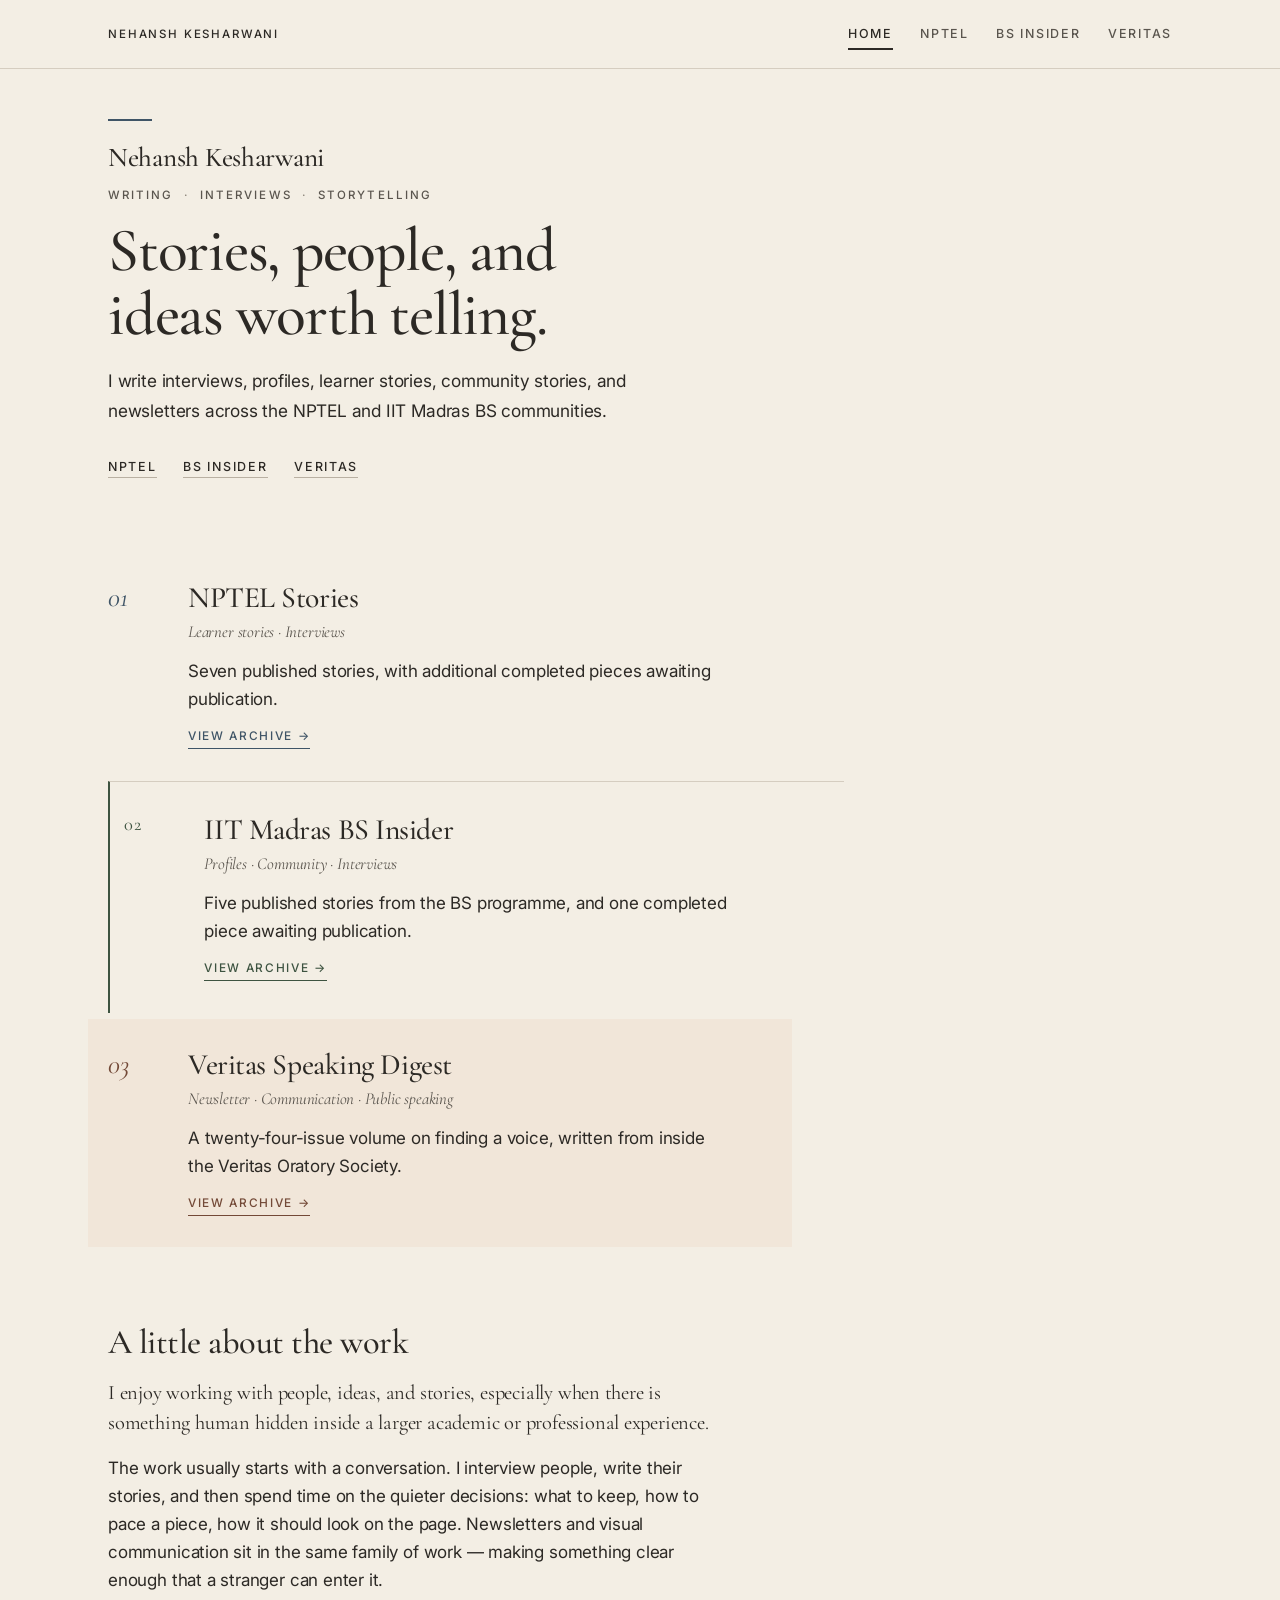
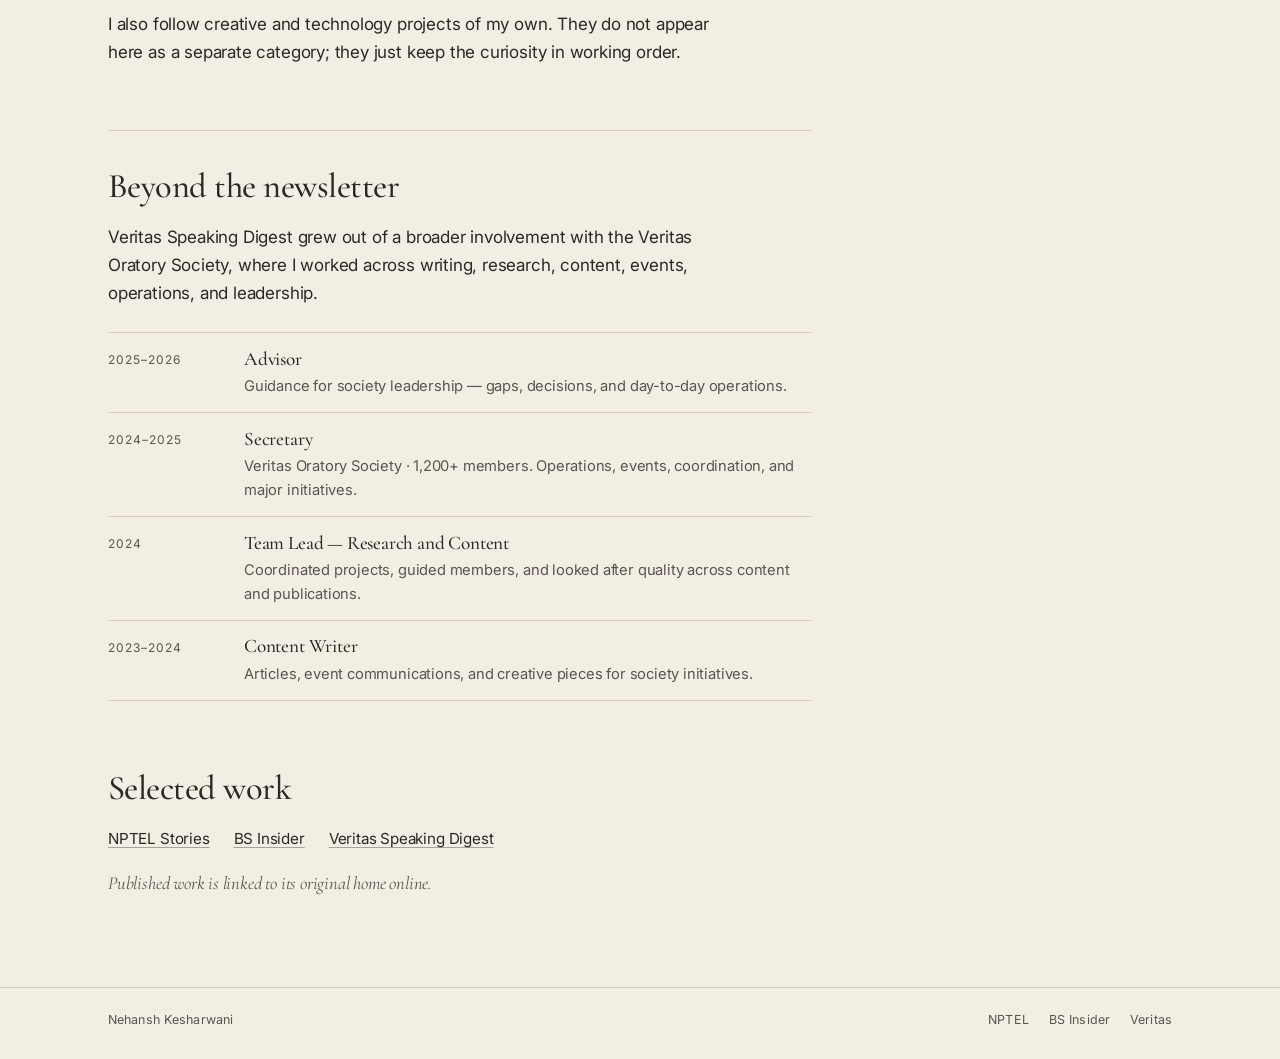
==== index.html @ 9ec735a8 "Add writing portfolio" ====
<!DOCTYPE html>
<html lang="en">
  <head>
    <meta charset="utf-8" />
    <meta name="viewport" content="width=device-width, initial-scale=1" />
    <script>
      document.documentElement.classList.add("has-js");
    </script>
    <!--
      Canonical URLs currently assume:
      https://nehanshkeshwarni.github.io/writing-portfolio/
      Update rel=canonical and og:url on every page if the live path changes.
    -->
    <title>Nehansh Kesharwani — Writing &amp; Storytelling</title>
    <meta
      name="description"
      content="Writing, interviews, and stories by Nehansh Kesharwani — NPTEL Stories, IIT Madras BS Insider, and Veritas Speaking Digest."
    />
    <link rel="canonical" href="https://nehanshkeshwarni.github.io/writing-portfolio/" />
    <meta property="og:type" content="website" />
    <meta property="og:title" content="Nehansh Kesharwani — Writing &amp; Storytelling" />
    <meta
      property="og:description"
      content="Writing, interviews, and stories by Nehansh Kesharwani — NPTEL Stories, IIT Madras BS Insider, and Veritas Speaking Digest."
    />
    <meta property="og:url" content="https://nehanshkeshwarni.github.io/writing-portfolio/" />
    <meta name="twitter:card" content="summary" />
    <meta name="twitter:title" content="Nehansh Kesharwani — Writing &amp; Storytelling" />
    <meta
      name="twitter:description"
      content="Writing, interviews, and stories by Nehansh Kesharwani — NPTEL Stories, IIT Madras BS Insider, and Veritas Speaking Digest."
    />
    <meta name="theme-color" content="#f3eee4" />
    <link rel="icon" href="favicon.svg" type="image/svg+xml" />
    <link rel="preconnect" href="https://fonts.googleapis.com" />
    <link rel="preconnect" href="https://fonts.gstatic.com" crossorigin />
    <link
      href="https://fonts.googleapis.com/css2?family=Cormorant+Garamond:ital,wght@0,500;0,600;1,500;1,600&amp;family=Inter:wght@400;500;600&amp;display=swap"
      rel="stylesheet"
    />
    <link rel="stylesheet" href="assets/css/style.css" />
  </head>
  <body data-page="home">
    <a class="skip-link" href="#main">Skip to content</a>

    <header class="site-header">
      <div class="header-inner">
        <a class="wordmark" href="./">Nehansh Kesharwani</a>
        <button type="button" class="nav-button" data-nav-button aria-expanded="false" aria-controls="site-nav">
          <span data-nav-open>Menu</span>
          <span data-nav-close hidden>Close</span>
        </button>
        <nav id="site-nav" class="site-nav" data-nav aria-label="Primary">
          <ul role="list">
            <li><a href="./" aria-current="page">Home</a></li>
            <li><a href="nptel/">NPTEL</a></li>
            <li><a href="bsinsider/">BS Insider</a></li>
            <li><a href="veritas/">Veritas</a></li>
          </ul>
        </nav>
      </div>
    </header>

    <main id="main" class="site-main">
      <section class="intro">
        <span class="mast-mark" aria-hidden="true"></span>
        <p class="intro-name">Nehansh Kesharwani</p>
        <p class="mast-kicker">Writing <span class="dot" aria-hidden="true">·</span> Interviews <span class="dot" aria-hidden="true">·</span> Storytelling</p>
        <h1>Stories, people, and ideas worth telling.</h1>
        <p class="intro-lead">
          I write interviews, profiles, learner stories, community stories, and newsletters across the NPTEL and IIT Madras BS communities.
        </p>
        <ul class="intro-jump" role="list">
          <li><a href="nptel/">NPTEL</a></li>
          <li><a href="bsinsider/">BS Insider</a></li>
          <li><a href="veritas/">Veritas</a></li>
        </ul>
      </section>

      <section class="works" aria-label="Bodies of work">
        <article class="work work--nptel">
          <p class="work-num" aria-hidden="true">01</p>
          <div>
            <h2>NPTEL Stories</h2>
            <p class="work-cats">Learner stories · Interviews</p>
            <p class="work-copy">Seven published stories, with additional completed pieces awaiting publication.</p>
            <a class="work-link" href="nptel/">View archive <span class="arrow" aria-hidden="true">→</span></a>
          </div>
        </article>

        <article class="work work--bs">
          <p class="work-num" aria-hidden="true">02</p>
          <div>
            <h2>IIT Madras BS Insider</h2>
            <p class="work-cats">Profiles · Community · Interviews</p>
            <p class="work-copy">Five published stories from the BS programme, and one completed piece awaiting publication.</p>
            <a class="work-link" href="bsinsider/">View archive <span class="arrow" aria-hidden="true">→</span></a>
          </div>
        </article>

        <article class="work work--veritas">
          <p class="work-num" aria-hidden="true">03</p>
          <div>
            <h2>Veritas Speaking Digest</h2>
            <p class="work-cats">Newsletter · Communication · Public speaking</p>
            <p class="work-copy">A twenty-four-issue volume on finding a voice, written from inside the Veritas Oratory Society.</p>
            <a class="work-link" href="veritas/">View archive <span class="arrow" aria-hidden="true">→</span></a>
          </div>
        </article>
      </section>

      <section class="about" aria-labelledby="about-title">
        <h2 id="about-title" class="section-title">A little about the work</h2>
        <div class="prose">
          <p>
            I enjoy working with people, ideas, and stories, especially when there is something human hidden inside a larger academic or professional experience.
          </p>
          <p>
            The work usually starts with a conversation. I interview people, write their stories, and then spend time on the quieter decisions: what to keep, how to pace a piece, how it should look on the page. Newsletters and visual communication sit in the same family of work — making something clear enough that a stranger can enter it.
          </p>
          <p>
            I also follow creative and technology projects of my own. They do not appear here as a separate category; they just keep the curiosity in working order.
          </p>
        </div>
      </section>

      <section class="beyond" aria-labelledby="beyond-title">
        <h2 id="beyond-title" class="section-title">Beyond the newsletter</h2>
        <p class="lede">
          Veritas Speaking Digest grew out of a broader involvement with the Veritas Oratory Society, where I worked across writing, research, content, events, operations, and leadership.
        </p>
        <ol class="roles" role="list">
          <li>
            <p class="role-when">2025–2026</p>
            <div>
              <p class="role-title">Advisor</p>
              <p class="role-note">Guidance for society leadership — gaps, decisions, and day-to-day operations.</p>
            </div>
          </li>
          <li>
            <p class="role-when">2024–2025</p>
            <div>
              <p class="role-title">Secretary</p>
              <p class="role-note">Veritas Oratory Society · 1,200+ members. Operations, events, coordination, and major initiatives.</p>
            </div>
          </li>
          <li>
            <p class="role-when">2024</p>
            <div>
              <p class="role-title">Team Lead — Research and Content</p>
              <p class="role-note">Coordinated projects, guided members, and looked after quality across content and publications.</p>
            </div>
          </li>
          <li>
            <p class="role-when">2023–2024</p>
            <div>
              <p class="role-title">Content Writer</p>
              <p class="role-note">Articles, event communications, and creative pieces for society initiatives.</p>
            </div>
          </li>
        </ol>
      </section>

      <section class="selected" aria-labelledby="selected-title">
        <h2 id="selected-title" class="section-title">Selected work</h2>
        <ul class="selected-links" role="list">
          <li><a href="nptel/">NPTEL Stories</a></li>
          <li><a href="bsinsider/">BS Insider</a></li>
          <li><a href="veritas/">Veritas Speaking Digest</a></li>
        </ul>
        <p class="selected-note">Published work is linked to its original home online.</p>
      </section>
    </main>

    <footer class="site-footer">
      <div class="footer-inner">
        <p>Nehansh Kesharwani</p>
        <nav class="footer-nav" aria-label="Footer">
          <a href="nptel/">NPTEL</a>
          <a href="bsinsider/">BS Insider</a>
          <a href="veritas/">Veritas</a>
        </nav>
      </div>
    </footer>

    <script src="assets/js/main.js" defer></script>
  </body>
</html>
---- assets/css/style.css ----
/* ------------------------------------------------------------------
   Nehansh Kesharwani — writing portfolio
   Paper, type, rules. Designed as a small independent publication.
   ------------------------------------------------------------------ */

:root {
  --paper: #f3eee4;
  --paper-deep: #ebe4d4;
  --paper-blue: #e6edf2;
  --paper-sage: #e5ece4;
  --paper-clay: #f1e6d9;
  --ink: #2c2925;
  --ink-soft: #5a554e;
  --ink-faint: #8a8378;
  --rule: #d5cdc0;
  --rule-strong: #b9b0a2;
  --blue: #3f5466;
  --sage: #3d5340;
  --clay: #734937;
  --clay-figure: #a56f55;
  --focus: #2c2925;
  --serif: "Cormorant Garamond", "Iowan Old Style", Palatino, "Palatino Linotype", Georgia, serif;
  --sans: "Inter", "Helvetica Neue", Helvetica, Arial, sans-serif;
  --measure: 42rem;
  --page: 72rem;
  --gutter: clamp(1.25rem, 4vw, 2.75rem);
  --header-h: 4.25rem;
}

*,
*::before,
*::after {
  box-sizing: border-box;
}

html {
  scroll-behavior: smooth;
  -webkit-text-size-adjust: 100%;
}

html,
body {
  margin: 0;
  padding: 0;
}

body {
  min-height: 100vh;
  display: flex;
  flex-direction: column;
  background: var(--paper);
  color: var(--ink);
  font-family: var(--sans);
  font-size: 1.0625rem;
  font-weight: 400;
  line-height: 1.65;
  letter-spacing: -0.011em;
  text-rendering: optimizeLegibility;
  -webkit-font-smoothing: antialiased;
  color-scheme: light;
}

[hidden] {
  display: none !important;
}

img,
svg {
  display: block;
  max-width: 100%;
}

a {
  color: var(--ink);
  text-decoration-color: rgba(44, 41, 37, 0.38);
  text-decoration-thickness: 1px;
  text-underline-offset: 0.18em;
}

a:hover {
  text-decoration-color: var(--ink);
}

:focus {
  outline: 2px solid var(--focus);
  outline-offset: 3px;
}

:focus:not(:focus-visible) {
  outline: none;
}

:focus-visible {
  outline: 2px solid var(--focus);
  outline-offset: 3px;
}

::selection {
  background: #d7e2eb;
  color: var(--ink);
}

.visually-hidden {
  position: absolute;
  width: 1px;
  height: 1px;
  padding: 0;
  margin: -1px;
  overflow: hidden;
  clip: rect(0, 0, 0, 0);
  white-space: nowrap;
  border: 0;
}

.skip-link {
  position: absolute;
  left: var(--gutter);
  top: -5rem;
  z-index: 200;
  padding: 0.55rem 0.9rem;
  background: var(--ink);
  color: var(--paper);
  text-decoration: none;
  font-size: 0.85rem;
}

.skip-link:focus,
.skip-link:focus-visible {
  top: 0.75rem;
  outline-color: var(--paper);
}

/* ------------------------------------------------------------------ */
/* Header                                                               */
/* ------------------------------------------------------------------ */

.site-header {
  position: relative;
  z-index: 40;
  border-bottom: 1px solid var(--rule);
  background: var(--paper);
}

.header-inner {
  display: flex;
  flex-wrap: wrap;
  align-items: center;
  justify-content: space-between;
  gap: 0.75rem 1.5rem;
  width: min(100%, var(--page));
  margin: 0 auto;
  padding: 1rem var(--gutter);
  min-height: var(--header-h);
}

.wordmark {
  font-family: var(--sans);
  font-size: 0.72rem;
  font-weight: 500;
  letter-spacing: 0.16em;
  text-transform: uppercase;
  text-decoration: none;
  color: var(--ink);
  line-height: 1.3;
  white-space: nowrap;
}

.wordmark:hover {
  text-decoration: none;
  color: var(--ink);
}

.nav-button {
  display: none;
  margin: 0;
  padding: 0.55rem 0.15rem;
  border: 0;
  background: none;
  color: var(--ink);
  font-family: var(--sans);
  font-size: 0.72rem;
  font-weight: 500;
  letter-spacing: 0.14em;
  text-transform: uppercase;
  min-height: 44px;
  min-width: 44px;
  align-items: center;
  justify-content: flex-end;
  cursor: pointer;
  appearance: none;
  -webkit-appearance: none;
}

.site-nav {
  width: 100%;
}

.site-nav ul {
  list-style: none;
  margin: 0;
  padding: 0.2rem 0 0.1rem;
  display: flex;
  flex-wrap: wrap;
  gap: 0.15rem 1.15rem;
}

.site-nav a {
  display: inline-flex;
  align-items: center;
  min-height: 44px;
  text-decoration: none;
  font-size: 0.78rem;
  font-weight: 500;
  letter-spacing: 0.14em;
  text-transform: uppercase;
  color: var(--ink-soft);
}

.site-nav a:hover,
.site-nav a[aria-current="page"] {
  color: var(--ink);
}

.site-nav a[aria-current="page"] {
  box-shadow: inset 0 -2px 0 var(--ink);
}

body[data-page="nptel"] .site-nav a[aria-current="page"] {
  box-shadow: inset 0 -2px 0 var(--blue);
}

body[data-page="bsinsider"] .site-nav a[aria-current="page"] {
  box-shadow: inset 0 -2px 0 var(--sage);
}

body[data-page="veritas"] .site-nav a[aria-current="page"] {
  box-shadow: inset 0 -2px 0 var(--clay);
}

@media (max-width: 799px) {
  .header-inner {
    display: grid;
    grid-template-columns: 1fr auto;
    align-items: center;
  }

  .wordmark {
    grid-column: 1;
    grid-row: 1;
  }

  .nav-button {
    grid-column: 2;
    grid-row: 1;
  }

  .site-nav {
    grid-column: 1 / -1;
    grid-row: 2;
  }

  html.has-js .nav-button {
    display: inline-flex;
  }

  html.has-js .site-nav {
    display: none;
  }

  html.has-js body.nav-open {
    overflow: hidden;
  }

  html.has-js body.nav-open .site-nav {
    display: block;
    position: absolute;
    left: 0;
    right: 0;
    top: 100%;
    z-index: 30;
    width: 100%;
    padding: 0.35rem var(--gutter) 1.1rem;
    background: var(--paper-deep);
    border-bottom: 1px solid var(--rule);
  }

  html.has-js body.nav-open .site-nav ul {
    display: block;
    padding: 0;
  }

  html.has-js body.nav-open .site-nav li + li {
    border-top: 1px solid var(--rule);
  }

  html.has-js body.nav-open .site-nav a {
    display: flex;
    min-height: 48px;
  }
}

@media (min-width: 800px) {
  .header-inner {
    flex-wrap: nowrap;
  }

  .nav-button {
    display: none !important;
  }

  .site-nav {
    display: block !important;
    width: auto;
    position: static !important;
    background: none;
    padding: 0;
    border: 0;
  }

  .site-nav ul {
    display: flex;
    flex-wrap: nowrap;
    align-items: center;
    gap: 1.7rem;
    padding: 0;
  }

  .site-nav a {
    min-height: 0;
    padding: 0.2rem 0 0.35rem;
  }
}

/* ------------------------------------------------------------------ */
/* Page frame                                                           */
/* ------------------------------------------------------------------ */

.site-main {
  flex: 1 0 auto;
  width: min(100%, var(--page));
  margin: 0 auto;
  padding: 2.4rem var(--gutter) 4.5rem;
}

.site-footer {
  border-top: 1px solid var(--rule);
  width: 100%;
}

.footer-inner {
  width: min(100%, var(--page));
  margin: 0 auto;
  padding: 1.4rem var(--gutter) 1.8rem;
  display: flex;
  flex-wrap: wrap;
  gap: 0.65rem 1.5rem;
  justify-content: space-between;
  align-items: baseline;
}

.footer-inner p,
.footer-nav {
  margin: 0;
  font-size: 0.78rem;
  color: var(--ink-soft);
  letter-spacing: 0.01em;
}

.footer-nav {
  display: flex;
  flex-wrap: wrap;
  gap: 0.85rem 1.25rem;
}

.footer-nav a {
  color: var(--ink-soft);
  text-decoration: none;
}

.footer-nav a:hover {
  color: var(--ink);
  text-decoration: underline;
}

/* ------------------------------------------------------------------ */
/* Shared page heading                                                  */
/* ------------------------------------------------------------------ */

.mast {
  max-width: var(--measure);
  margin: 0 0 3rem;
  padding-bottom: 2rem;
  border-bottom: 1px solid var(--rule);
}

.mast-kicker {
  margin: 0 0 0.85rem;
  font-family: var(--sans);
  font-size: 0.72rem;
  font-weight: 500;
  letter-spacing: 0.18em;
  text-transform: uppercase;
  color: var(--ink-soft);
}

.mast-kicker .dot {
  display: inline-block;
  margin: 0 0.35rem;
  color: var(--ink-faint);
}

.mast-sub {
  margin: -0.45rem 0 1.05rem;
  font-family: var(--serif);
  font-style: italic;
  font-size: 1.15rem;
  font-weight: 500;
  color: var(--ink-soft);
}

.mast h1 {
  margin: 0 0 1.1rem;
  font-family: var(--serif);
  font-weight: 500;
  font-size: clamp(2.15rem, 6vw, 3.55rem);
  line-height: 1.08;
  letter-spacing: -0.018em;
  text-wrap: balance;
}

.mast-lead {
  margin: 0;
  max-width: 38rem;
  color: var(--ink);
  font-size: 1.05rem;
}

.mast-count {
  margin: 1.35rem 0 0;
  font-size: 0.92rem;
  color: var(--ink-soft);
}

.mast-mark {
  display: block;
  width: 2.75rem;
  height: 2px;
  margin: 0 0 1.35rem;
  background: var(--ink);
}

body[data-page="nptel"] .mast-mark {
  background: var(--blue);
}

body[data-page="bsinsider"] .mast-mark {
  background: var(--sage);
}

body[data-page="veritas"] .mast-mark {
  background: var(--clay);
}

body[data-page="home"] .mast-mark {
  background: var(--blue);
}

.section-title {
  margin: 0 0 1rem;
  font-family: var(--serif);
  font-weight: 500;
  font-size: clamp(1.7rem, 3.4vw, 2.15rem);
  letter-spacing: -0.015em;
  line-height: 1.15;
}

.prose {
  max-width: 38rem;
}

.prose p {
  margin: 0 0 1rem;
}

.prose p:last-child {
  margin-bottom: 0;
}

/* ------------------------------------------------------------------ */
/* Homepage                                                             */
/* ------------------------------------------------------------------ */

.intro {
  max-width: var(--measure);
  margin: 0 0 3.75rem;
}

.intro-name {
  margin: 0 0 0.7rem;
  font-family: var(--serif);
  font-size: clamp(1.35rem, 2.5vw, 1.7rem);
  font-weight: 500;
  letter-spacing: -0.01em;
  line-height: 1.2;
}

.intro h1 {
  margin: 0 0 1.15rem;
  font-family: var(--serif);
  font-weight: 500;
  font-size: clamp(2.35rem, 7vw, 3.85rem);
  line-height: 1.05;
  letter-spacing: -0.02em;
  text-wrap: balance;
}

.intro-lead {
  margin: 0 0 1.6rem;
  max-width: 36rem;
  font-size: 1.08rem;
  line-height: 1.7;
}

.intro-jump {
  display: flex;
  flex-wrap: wrap;
  gap: 0.55rem 1.65rem;
  margin: 0;
  padding: 0;
  list-style: none;
}

.intro-jump a {
  font-size: 0.78rem;
  font-weight: 500;
  letter-spacing: 0.14em;
  text-transform: uppercase;
  text-decoration: none;
  color: var(--ink);
  padding-bottom: 0.18rem;
  border-bottom: 1px solid var(--rule-strong);
}

.intro-jump a:hover {
  border-bottom-color: var(--ink);
}

.intro-jump li:nth-child(1) a:hover {
  border-bottom-color: var(--blue);
}

.intro-jump li:nth-child(2) a:hover {
  border-bottom-color: var(--sage);
}

.intro-jump li:nth-child(3) a:hover {
  border-bottom-color: var(--clay);
}

/* Three bodies of work — related, not cloned */

.works {
  margin: 0 0 4.25rem;
  max-width: 46rem;
}

.work {
  display: grid;
  grid-template-columns: 3.1rem minmax(0, 1fr);
  column-gap: 1rem;
  padding-top: 1.65rem;
  padding-bottom: 1.75rem;
}

.work + .work {
  border-top: 1px solid var(--rule);
}

.work + .work--veritas {
  border-top: 0;
}

.work-num {
  margin: 0.15rem 0 0;
  font-family: var(--serif);
  font-size: 1.35rem;
  font-style: italic;
  line-height: 1;
  color: var(--ink-faint);
}

.work h2 {
  margin: 0 0 0.2rem;
  font-family: var(--serif);
  font-weight: 500;
  font-size: clamp(1.45rem, 3vw, 1.85rem);
  letter-spacing: -0.015em;
  line-height: 1.15;
}

.work-cats {
  margin: 0 0 0.7rem;
  font-family: var(--serif);
  font-style: italic;
  font-size: 1.05rem;
  color: var(--ink-soft);
}

.work-copy {
  margin: 0;
  max-width: 34rem;
  color: var(--ink);
}

.work-link {
  display: inline-block;
  margin-top: 0.85rem;
  font-size: 0.74rem;
  font-weight: 500;
  letter-spacing: 0.14em;
  text-transform: uppercase;
  text-decoration: none;
  border-bottom: 1px solid currentColor;
  padding-bottom: 0.12rem;
}

.work--nptel .work-num {
  color: var(--blue);
}

.work--nptel .work-link {
  color: var(--blue);
}

.work--bs {
  align-items: start;
  padding-left: 0.9rem;
  border-left: 2px solid var(--sage);
}

.work--bs .work-num {
  color: var(--sage);
  font-style: normal;
  font-size: 1.15rem;
  letter-spacing: 0.04em;
}

.work--bs .work-link {
  color: var(--sage);
}

.work--veritas {
  margin-top: 0.35rem;
  padding: 1.5rem 1.15rem 1.55rem;
  background: var(--paper-clay);
  border-top: 0;
  grid-template-columns: 3.1rem minmax(0, 1fr);
}

.work--veritas .work-num {
  color: var(--clay);
}

.work--veritas .work-link {
  color: var(--clay);
}

@media (min-width: 800px) {
  .work {
    grid-template-columns: 4.5rem minmax(0, 1fr);
    column-gap: 0.5rem;
    padding-top: 1.9rem;
    padding-bottom: 2rem;
  }

  .work-num {
    font-size: 1.7rem;
  }

  .work--veritas {
    margin-left: -1.25rem;
    margin-right: 0;
    padding: 1.85rem 1.5rem 1.9rem 1.25rem;
    max-width: 44rem;
  }
}

.about {
  max-width: 38rem;
  margin: 0 0 4rem;
  padding-top: 0.5rem;
}

.about h2 {
  margin: 0 0 1rem;
}

.about .prose p:first-child {
  font-family: var(--serif);
  font-size: 1.28rem;
  line-height: 1.45;
  letter-spacing: -0.01em;
}

.beyond {
  margin: 0 0 4rem;
  max-width: 44rem;
  padding-top: 2.25rem;
  border-top: 1px solid var(--rule);
}

.beyond .lede {
  max-width: 38rem;
  margin: 0 0 1.6rem;
}

.roles {
  list-style: none;
  margin: 0;
  padding: 0;
}

.roles li {
  display: grid;
  grid-template-columns: 6.6rem minmax(0, 1fr);
  gap: 0.35rem 1rem;
  padding: 0.85rem 0;
  border-top: 1px solid var(--rule);
}

.roles li:last-child {
  border-bottom: 1px solid var(--rule);
}

.role-when {
  margin: 0.2rem 0 0;
  font-size: 0.75rem;
  letter-spacing: 0.08em;
  text-transform: uppercase;
  color: var(--ink-soft);
}

.role-title {
  margin: 0;
  font-family: var(--serif);
  font-size: 1.2rem;
  font-weight: 500;
  line-height: 1.25;
}

.role-note {
  margin: 0.2rem 0 0;
  font-size: 0.92rem;
  color: var(--ink-soft);
}

.selected {
  max-width: 38rem;
  padding-top: 0.25rem;
}

.selected-links {
  display: flex;
  flex-wrap: wrap;
  gap: 0.5rem 1.5rem;
  margin: 0 0 1rem;
  padding: 0;
  list-style: none;
}

.selected-links a {
  font-size: 0.95rem;
}

.selected-note {
  margin: 0;
  font-family: var(--serif);
  font-style: italic;
  font-size: 1.15rem;
  color: var(--ink-soft);
}

/* ------------------------------------------------------------------ */
/* Archive                                                              */
/* ------------------------------------------------------------------ */

.archive {
  list-style: none;
  margin: 0 0 3.75rem;
  padding: 0;
  max-width: 46rem;
}

.archive > li {
  border-bottom: 1px solid var(--rule);
}

.archive > li:first-child {
  border-top: 1px solid var(--rule);
}

.story {
  display: grid;
  grid-template-columns: 2.6rem minmax(0, 1fr);
  column-gap: 0.85rem;
  padding: 1.45rem 0 1.5rem;
}

.story-num {
  margin: 0.35rem 0 0;
  font-family: var(--serif);
  font-style: italic;
  font-size: 1.15rem;
  color: var(--blue);
  line-height: 1;
}

body[data-page="bsinsider"] .story-num {
  color: var(--sage);
}

.story h2 {
  margin: 0;
  font-family: var(--serif);
  font-weight: 500;
  font-size: clamp(1.28rem, 2.6vw, 1.62rem);
  line-height: 1.22;
  letter-spacing: -0.012em;
  overflow-wrap: break-word;
}

.story-link {
  display: block;
  text-decoration: none;
  color: var(--ink);
}

.story-link:hover h2,
.story-link:focus-visible h2 {
  text-decoration: underline;
  text-decoration-thickness: 1px;
  text-underline-offset: 0.12em;
}

.story-meta {
  margin: 0.45rem 0 0;
  font-size: 0.72rem;
  font-weight: 500;
  letter-spacing: 0.12em;
  text-transform: uppercase;
  color: var(--ink-soft);
}

.story-cta {
  display: inline-block;
  margin-top: 0.7rem;
  font-family: var(--sans);
  font-size: 0.72rem;
  font-weight: 500;
  letter-spacing: 0.14em;
  text-transform: uppercase;
  color: var(--blue);
}

body[data-page="bsinsider"] .story-cta {
  color: var(--sage);
}

.story-link .arrow {
  display: inline-block;
  margin-left: 0.12rem;
}

.story-link:hover .arrow {
  transform: translate(2px, -2px);
}

.work-link:hover .arrow {
  transform: translateX(3px);
}

.queue-block {
  max-width: 46rem;
  padding: 2.1rem 0 0.5rem;
}

.queue-block header {
  margin: 0 0 1.35rem;
}

.queue-kicker {
  margin: 0 0 0.35rem;
  font-size: 0.72rem;
  font-weight: 500;
  letter-spacing: 0.16em;
  text-transform: uppercase;
  color: var(--ink-soft);
}

.queue-block h2 {
  margin: 0 0 0.55rem;
  font-family: var(--serif);
  font-weight: 500;
  font-size: clamp(1.45rem, 3vw, 1.9rem);
}

.queue-block .lede {
  margin: 0;
  max-width: 36rem;
  color: var(--ink-soft);
}

.queue {
  list-style: none;
  margin: 0;
  padding: 0;
}

.queue li {
  padding: 1.05rem 0 1.1rem;
  border-bottom: 1px solid var(--rule);
}

.queue li:first-child {
  border-top: 1px solid var(--rule);
}

.queue-title {
  margin: 0;
  font-family: var(--serif);
  font-size: 1.22rem;
  font-weight: 500;
  line-height: 1.28;
}

.queue-status {
  margin: 0.35rem 0 0;
  font-family: var(--serif);
  font-style: italic;
  font-size: 0.98rem;
  color: var(--ink-soft);
}

/* ------------------------------------------------------------------ */
/* Veritas                                                              */
/* ------------------------------------------------------------------ */

.folio {
  margin: 0 0 2.75rem;
  padding: 1.5rem 1.2rem 1.6rem;
  background: var(--paper-clay);
  max-width: 46rem;
}

.folio-label {
  margin: 0 0 0.75rem;
  font-size: 0.72rem;
  font-weight: 500;
  letter-spacing: 0.18em;
  text-transform: uppercase;
  color: var(--clay);
}

.folio-layout {
  display: grid;
  grid-template-columns: minmax(0, 1fr);
  gap: 0.5rem 1.5rem;
  align-items: end;
}

.folio-figure {
  margin: 0;
  font-family: var(--serif);
  font-weight: 500;
  font-size: clamp(5.2rem, 18vw, 8.5rem);
  line-height: 0.8;
  letter-spacing: -0.04em;
  color: var(--clay-figure);
}

.folio-figure span {
  display: block;
  margin-top: 0.55rem;
  font-family: var(--sans);
  font-size: 0.78rem;
  font-weight: 500;
  letter-spacing: 0.16em;
  text-transform: uppercase;
  line-height: 1;
  color: var(--ink-soft);
}

.folio-copy {
  margin: 0.4rem 0 0;
  max-width: 28rem;
}

.folio-copy p {
  margin: 0 0 1rem;
}

.folio-link {
  font-size: 0.74rem;
  font-weight: 500;
  letter-spacing: 0.14em;
  text-transform: uppercase;
  text-decoration: none;
  color: var(--clay);
  border-bottom: 1px solid currentColor;
  padding-bottom: 0.12rem;
}

.folio-link .arrow {
  display: inline-block;
}

.folio-link:hover .arrow {
  transform: translate(2px, -2px);
}

.volume-two {
  max-width: 46rem;
  margin: 0 0 3.5rem;
  padding: 1.5rem 0 0.25rem;
  border-top: 1px solid var(--rule);
}

.volume-two h2 {
  margin: 0 0 0.25rem;
  font-family: var(--serif);
  font-weight: 500;
  font-size: 1.55rem;
}

.coming {
  margin: 0 0 0.7rem;
  font-size: 0.72rem;
  font-weight: 500;
  letter-spacing: 0.16em;
  text-transform: uppercase;
  color: var(--ink-soft);
}

.volume-two p:last-child {
  margin: 0;
  max-width: 32rem;
}

.society {
  max-width: 44rem;
  padding-top: 2.4rem;
  border-top: 1px solid var(--rule);
}

.society .lede {
  max-width: 38rem;
  margin: 0 0 1.4rem;
}

@media (min-width: 700px) {
  .folio {
    padding: 1.85rem 1.75rem 1.9rem;
  }

  .folio-layout {
    grid-template-columns: auto minmax(0, 1fr);
    gap: 0.5rem 2rem;
    align-items: center;
  }

  .folio-copy {
    margin: 0;
  }

  .roles li {
    grid-template-columns: 7.5rem minmax(0, 1fr);
  }
}

/* ------------------------------------------------------------------ */
/* Motion                                                               */
/* ------------------------------------------------------------------ */

.story-link .arrow,
.folio-link .arrow,
.work-link .arrow {
  transition: transform 0.18s ease;
}

@media (prefers-reduced-motion: reduce) {
  html {
    scroll-behavior: auto;
  }

  *,
  *::before,
  *::after {
    animation: none !important;
    transition: none !important;
  }
}

/* ------------------------------------------------------------------ */
/* Wider / tighter viewports                                            */
/* ------------------------------------------------------------------ */

@media (min-width: 1100px) {
  .site-main {
    padding-top: 3.1rem;
    padding-bottom: 5.5rem;
  }

  .intro {
    margin-bottom: 4.5rem;
  }
}

@media (max-width: 429px) {
  body {
    font-size: 1.02rem;
  }

  .work,
  .work--veritas,
  .story {
    grid-template-columns: 2.25rem minmax(0, 1fr);
    column-gap: 0.7rem;
  }

  .work--veritas {
    padding-left: 0.85rem;
    padding-right: 0.85rem;
  }

  .roles li {
    grid-template-columns: 1fr;
    gap: 0.15rem;
  }

  .folio {
    padding: 1.2rem 0.95rem 1.3rem;
  }
}

@media print {
  body {
    background: #fff;
    color: #000;
  }

  .skip-link,
  .nav-button {
    display: none !important;
  }

  .site-nav {
    display: block !important;
  }

  .site-header,
  .site-footer {
    break-inside: avoid;
  }

  .site-nav a[aria-current="page"] {
    box-shadow: none;
    font-weight: 600;
  }

  a {
    text-decoration: underline;
  }
}
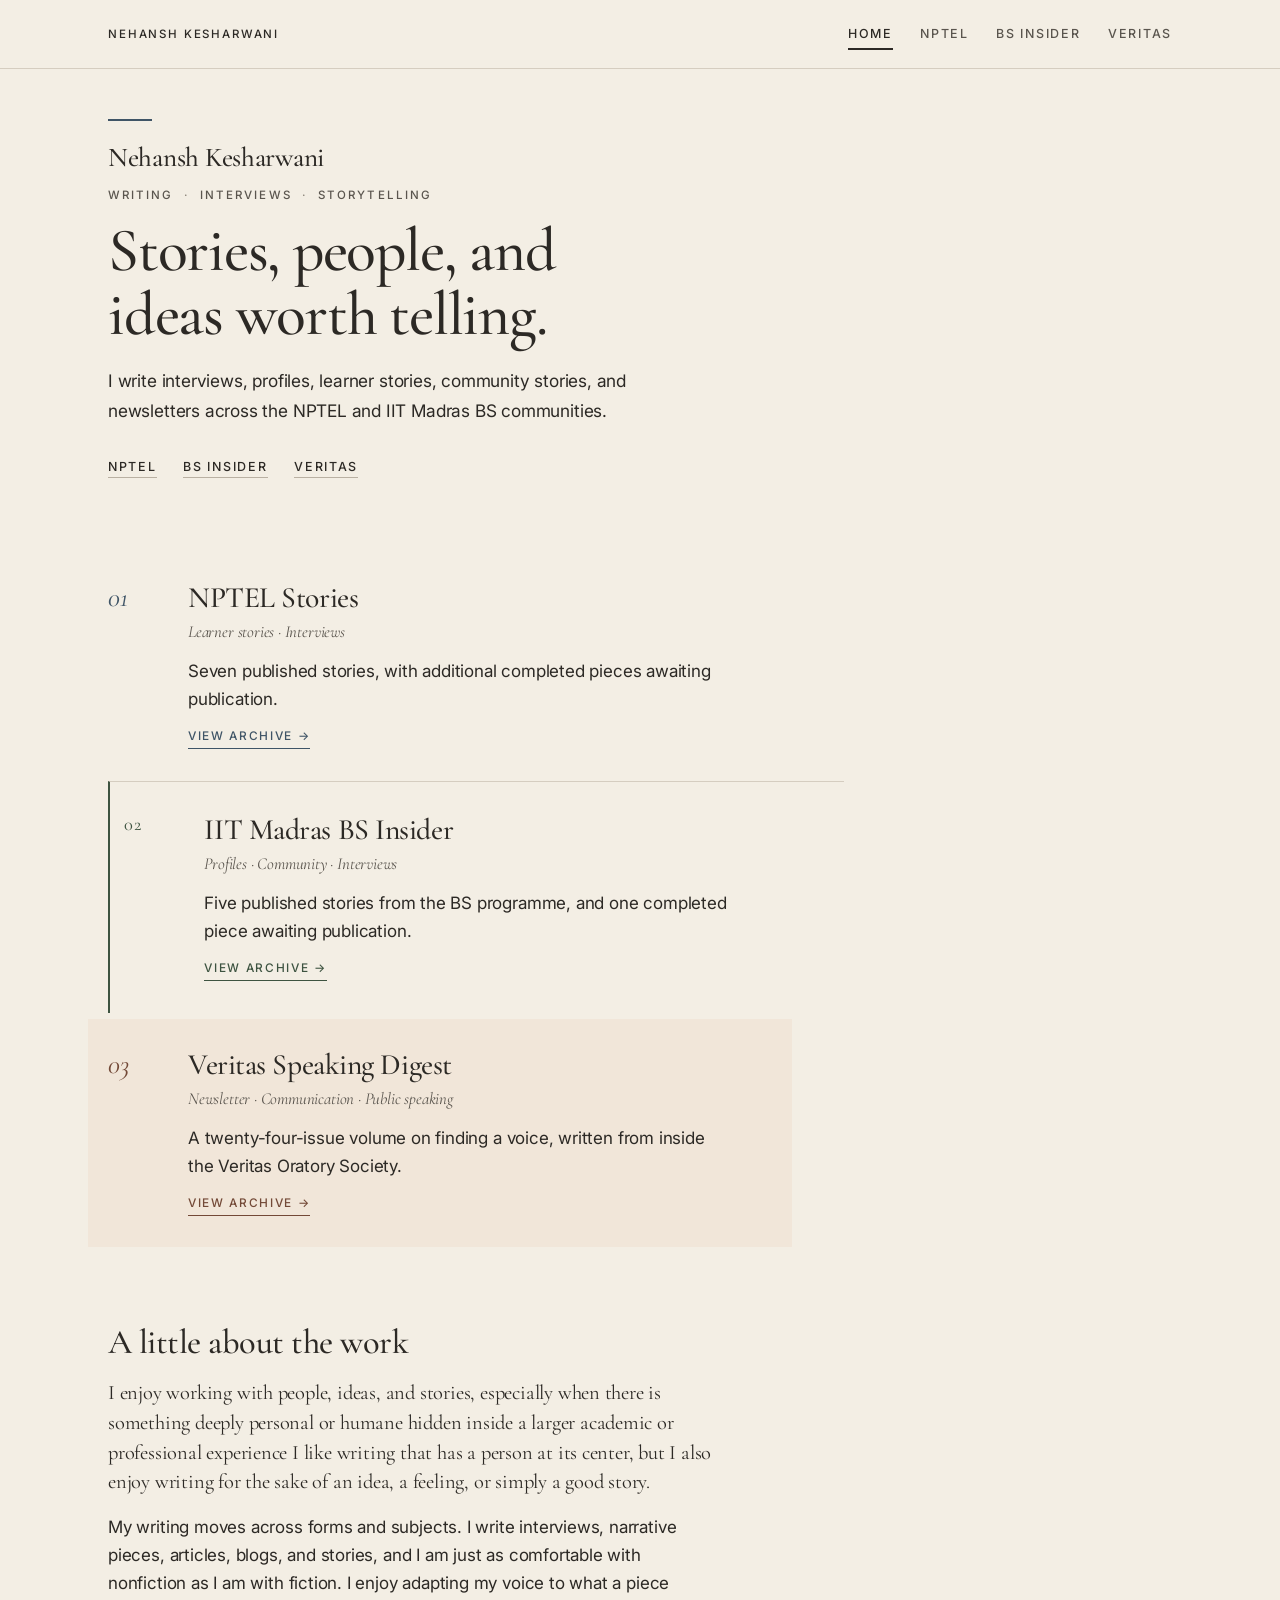
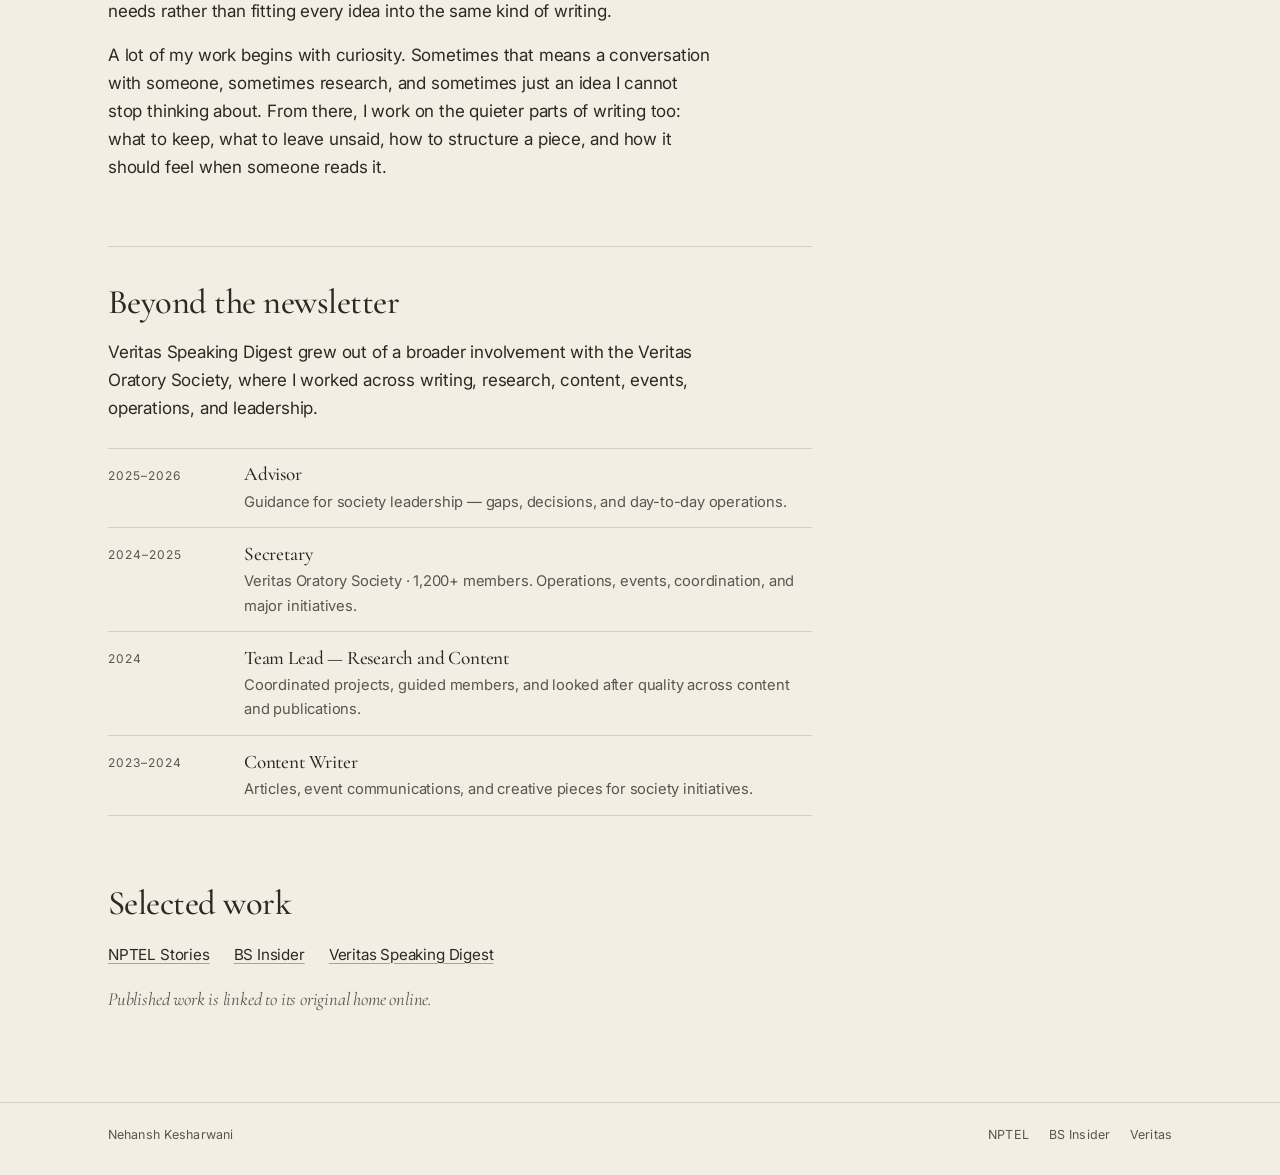
==== commit ac78d3bf: "Update index.html" ====
--- a/index.html
+++ b/index.html
@@ -113,13 +113,13 @@
         <h2 id="about-title" class="section-title">A little about the work</h2>
         <div class="prose">
           <p>
-            I enjoy working with people, ideas, and stories, especially when there is something human hidden inside a larger academic or professional experience.
+            I enjoy working with people, ideas, and stories, especially when there is something deeply personal or humane hidden inside a larger academic or professional experience I like writing that has a person at its center, but I also enjoy writing for the sake of an idea, a feeling, or simply a good story.
           </p>
           <p>
-            The work usually starts with a conversation. I interview people, write their stories, and then spend time on the quieter decisions: what to keep, how to pace a piece, how it should look on the page. Newsletters and visual communication sit in the same family of work — making something clear enough that a stranger can enter it.
+            My writing moves across forms and subjects. I write interviews, narrative pieces, articles, blogs, and stories, and I am just as comfortable with nonfiction as I am with fiction. I enjoy adapting my voice to what a piece needs rather than fitting every idea into the same kind of writing.
           </p>
           <p>
-            I also follow creative and technology projects of my own. They do not appear here as a separate category; they just keep the curiosity in working order.
+            A lot of my work begins with curiosity. Sometimes that means a conversation with someone, sometimes research, and sometimes just an idea I cannot stop thinking about. From there, I work on the quieter parts of writing too: what to keep, what to leave unsaid, how to structure a piece, and how it should feel when someone reads it.
           </p>
         </div>
       </section>
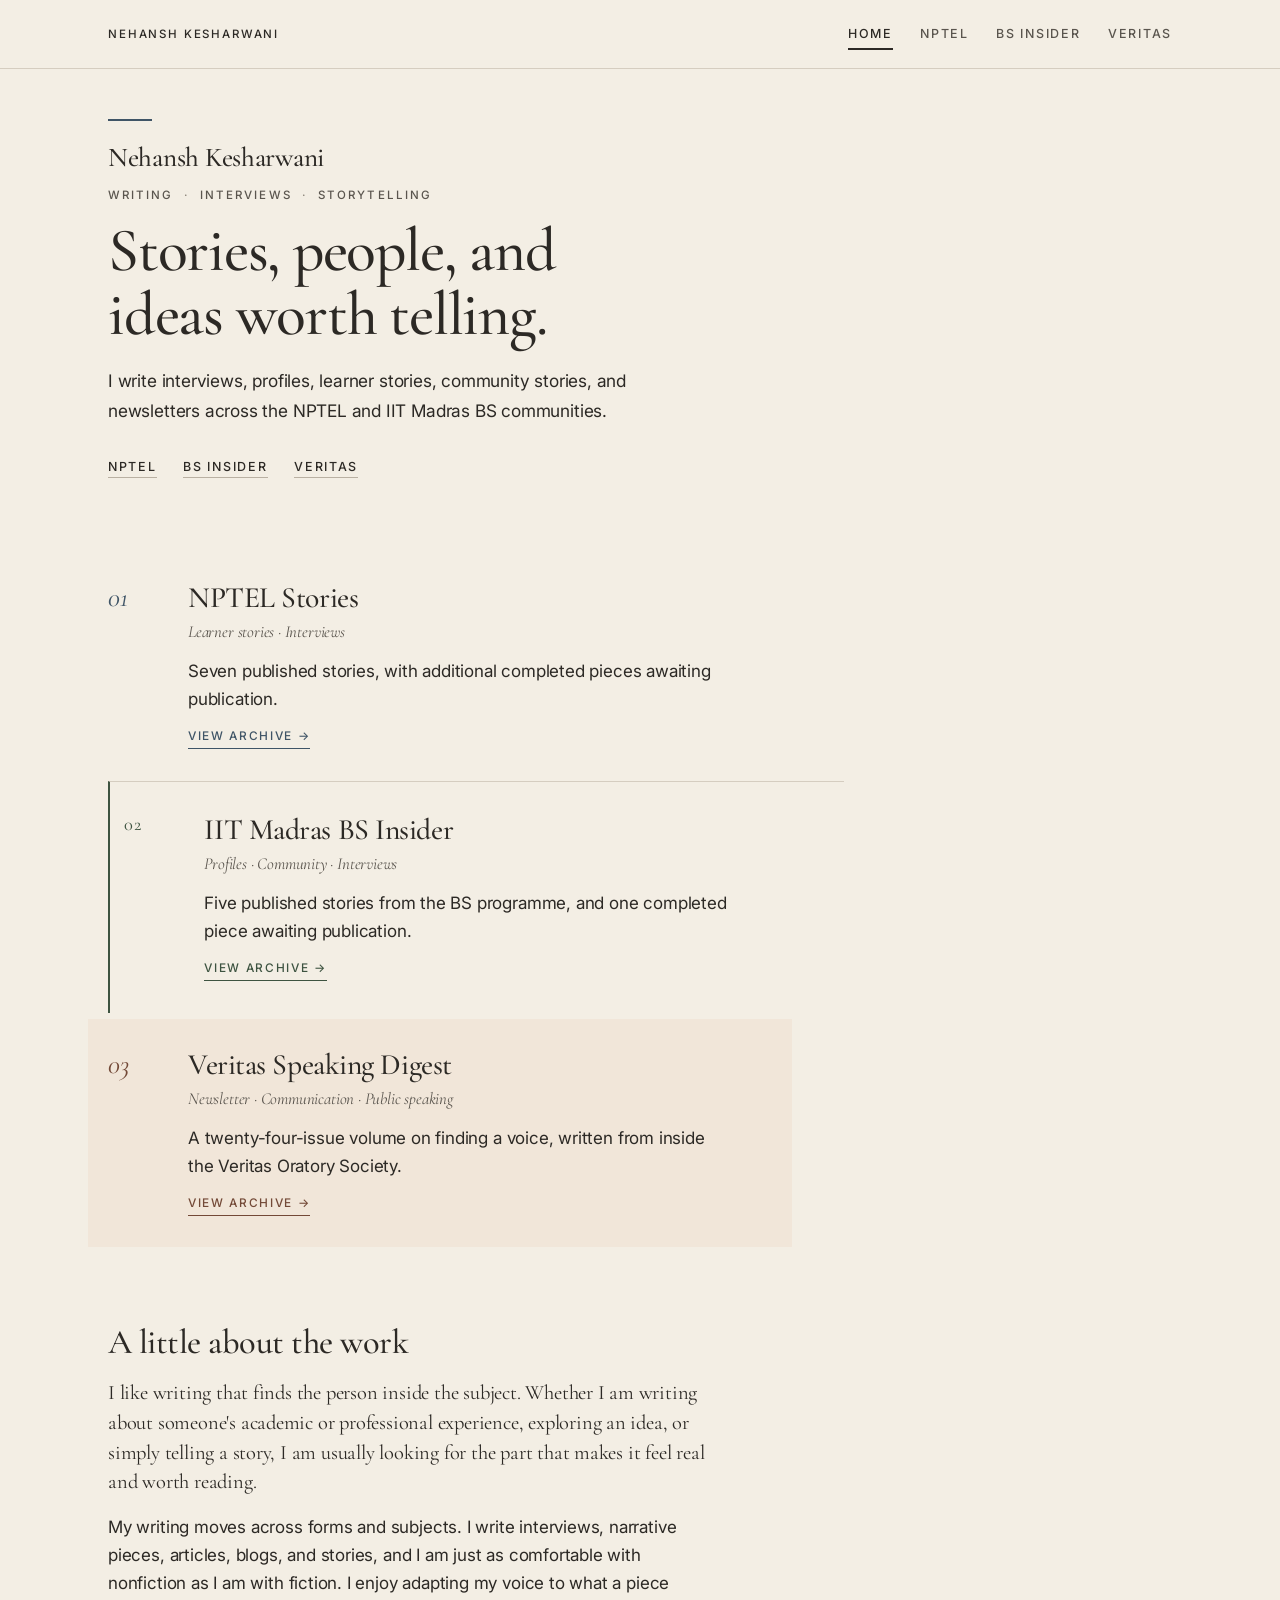
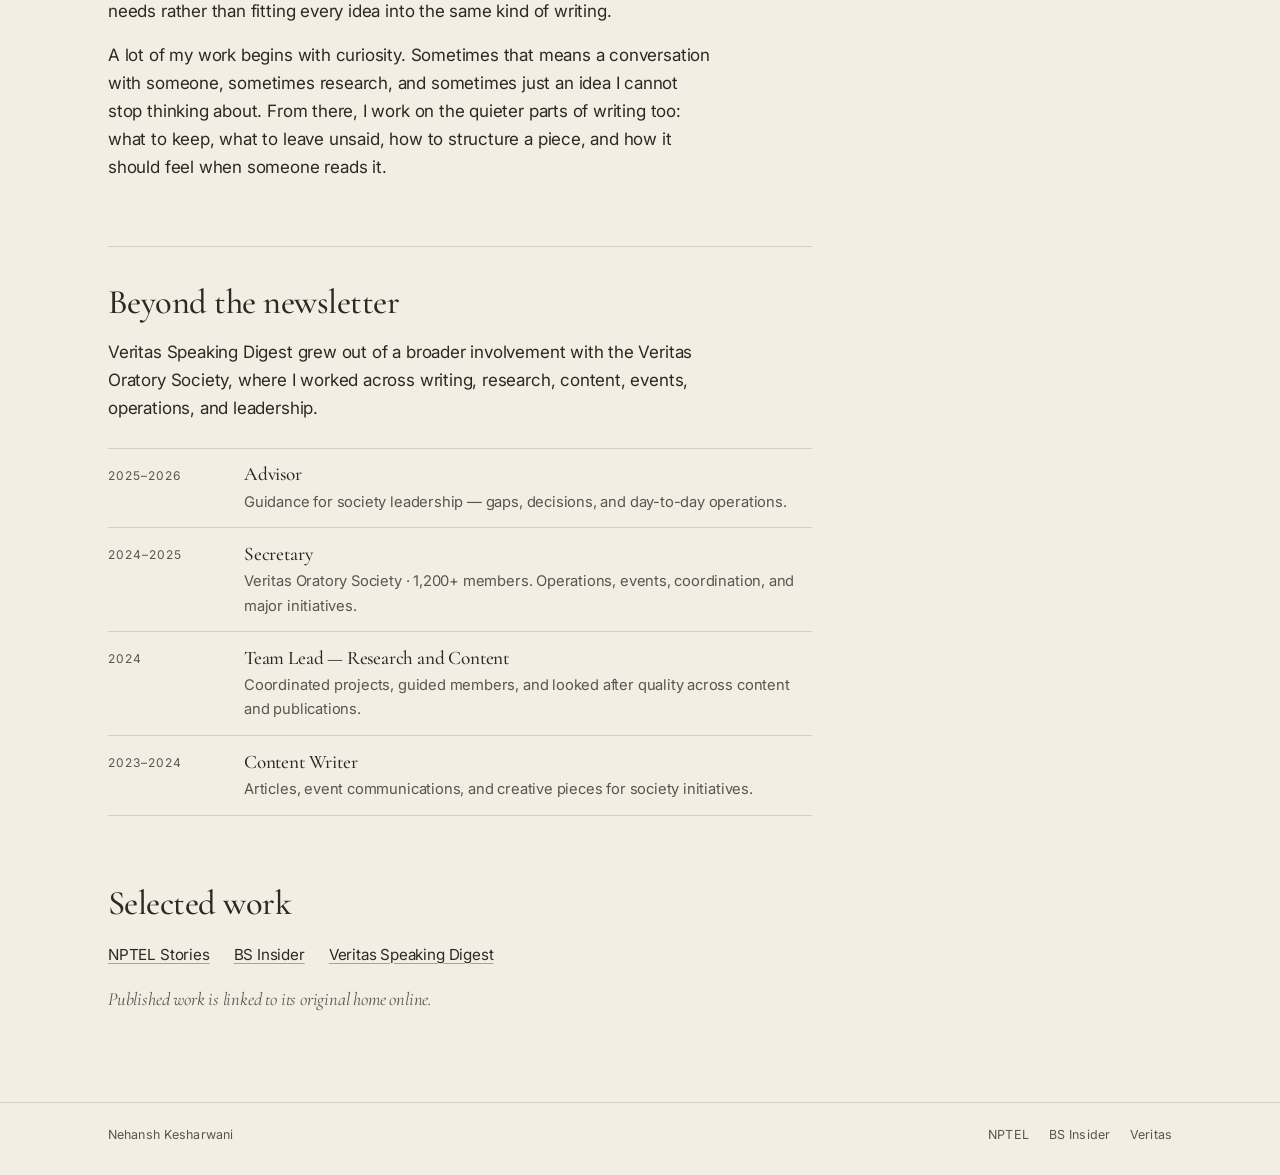
==== commit 1d04d149: "Update index.html" ====
--- a/index.html
+++ b/index.html
@@ -113,7 +113,7 @@
         <h2 id="about-title" class="section-title">A little about the work</h2>
         <div class="prose">
           <p>
-            I enjoy working with people, ideas, and stories, especially when there is something deeply personal or humane hidden inside a larger academic or professional experience I like writing that has a person at its center, but I also enjoy writing for the sake of an idea, a feeling, or simply a good story.
+            I like writing that finds the person inside the subject. Whether I am writing about someone's academic or professional experience, exploring an idea, or simply telling a story, I am usually looking for the part that makes it feel real and worth reading.
           </p>
           <p>
             My writing moves across forms and subjects. I write interviews, narrative pieces, articles, blogs, and stories, and I am just as comfortable with nonfiction as I am with fiction. I enjoy adapting my voice to what a piece needs rather than fitting every idea into the same kind of writing.
